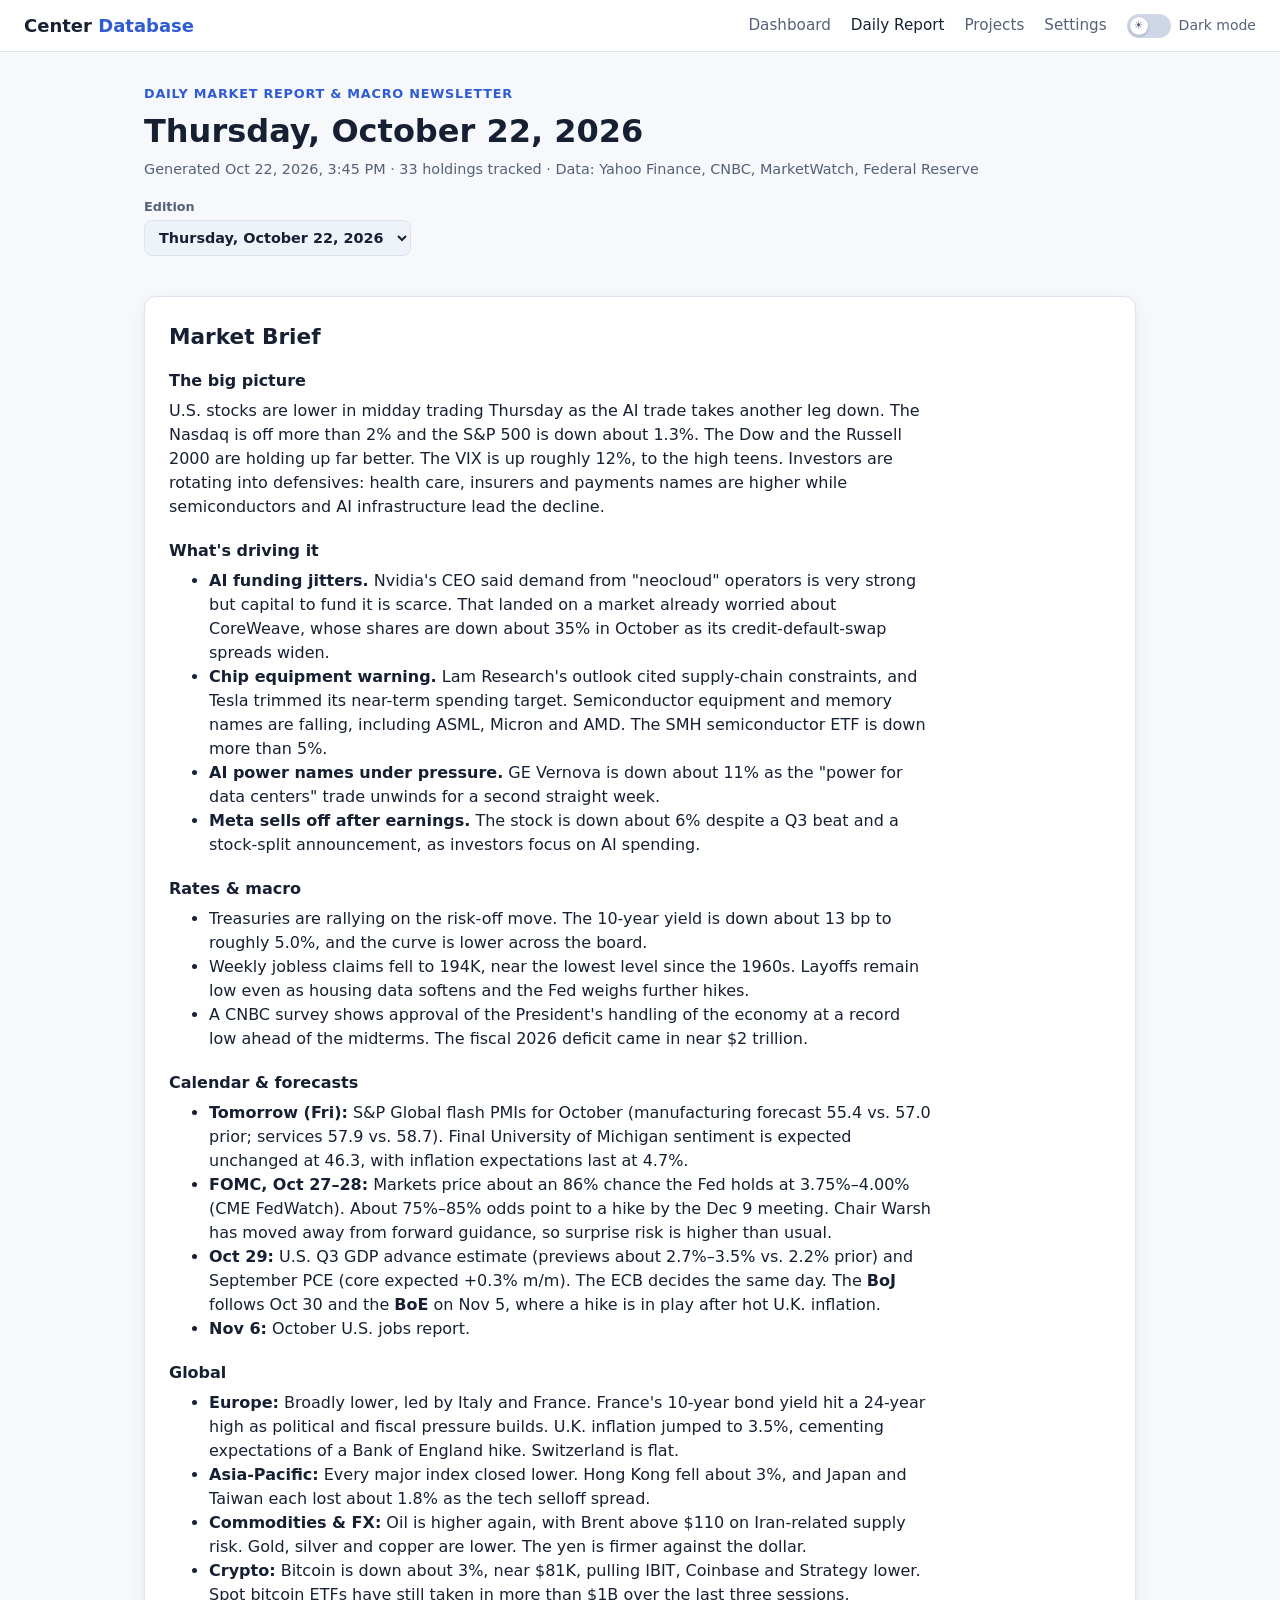
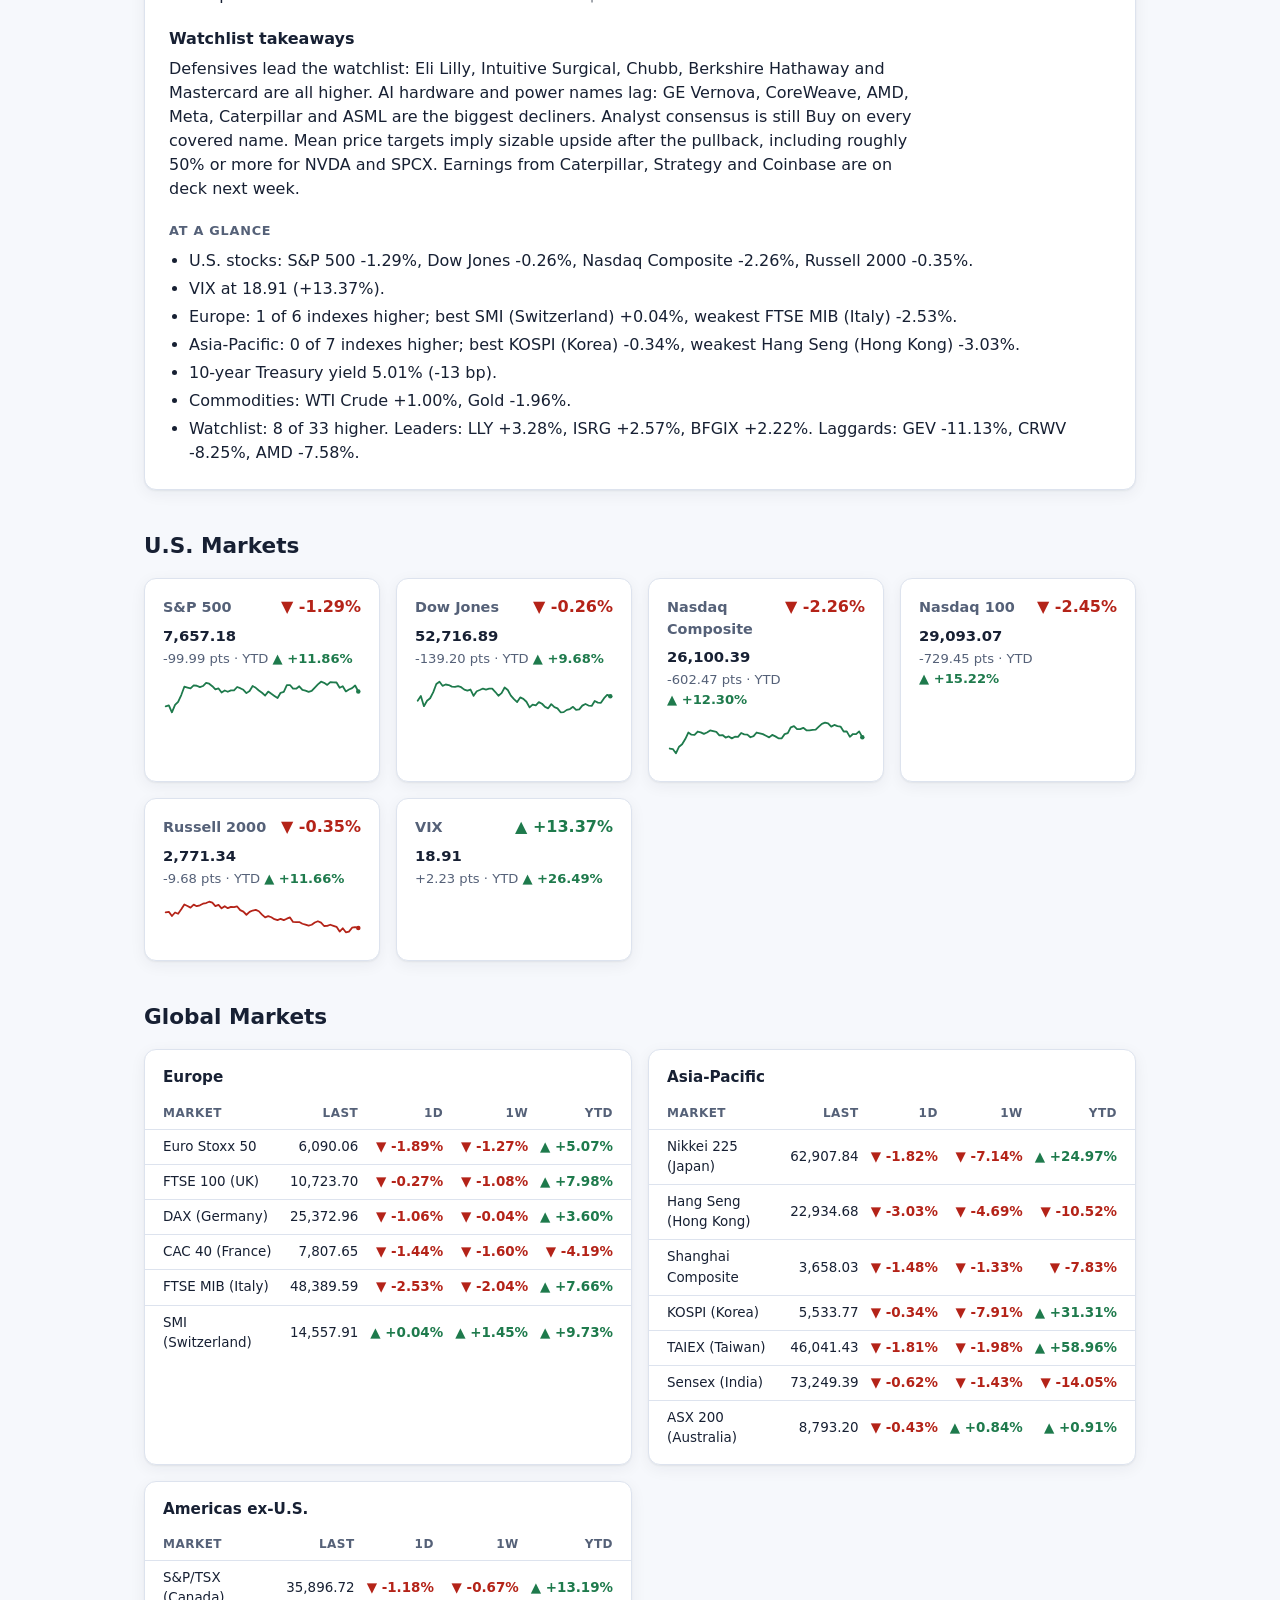
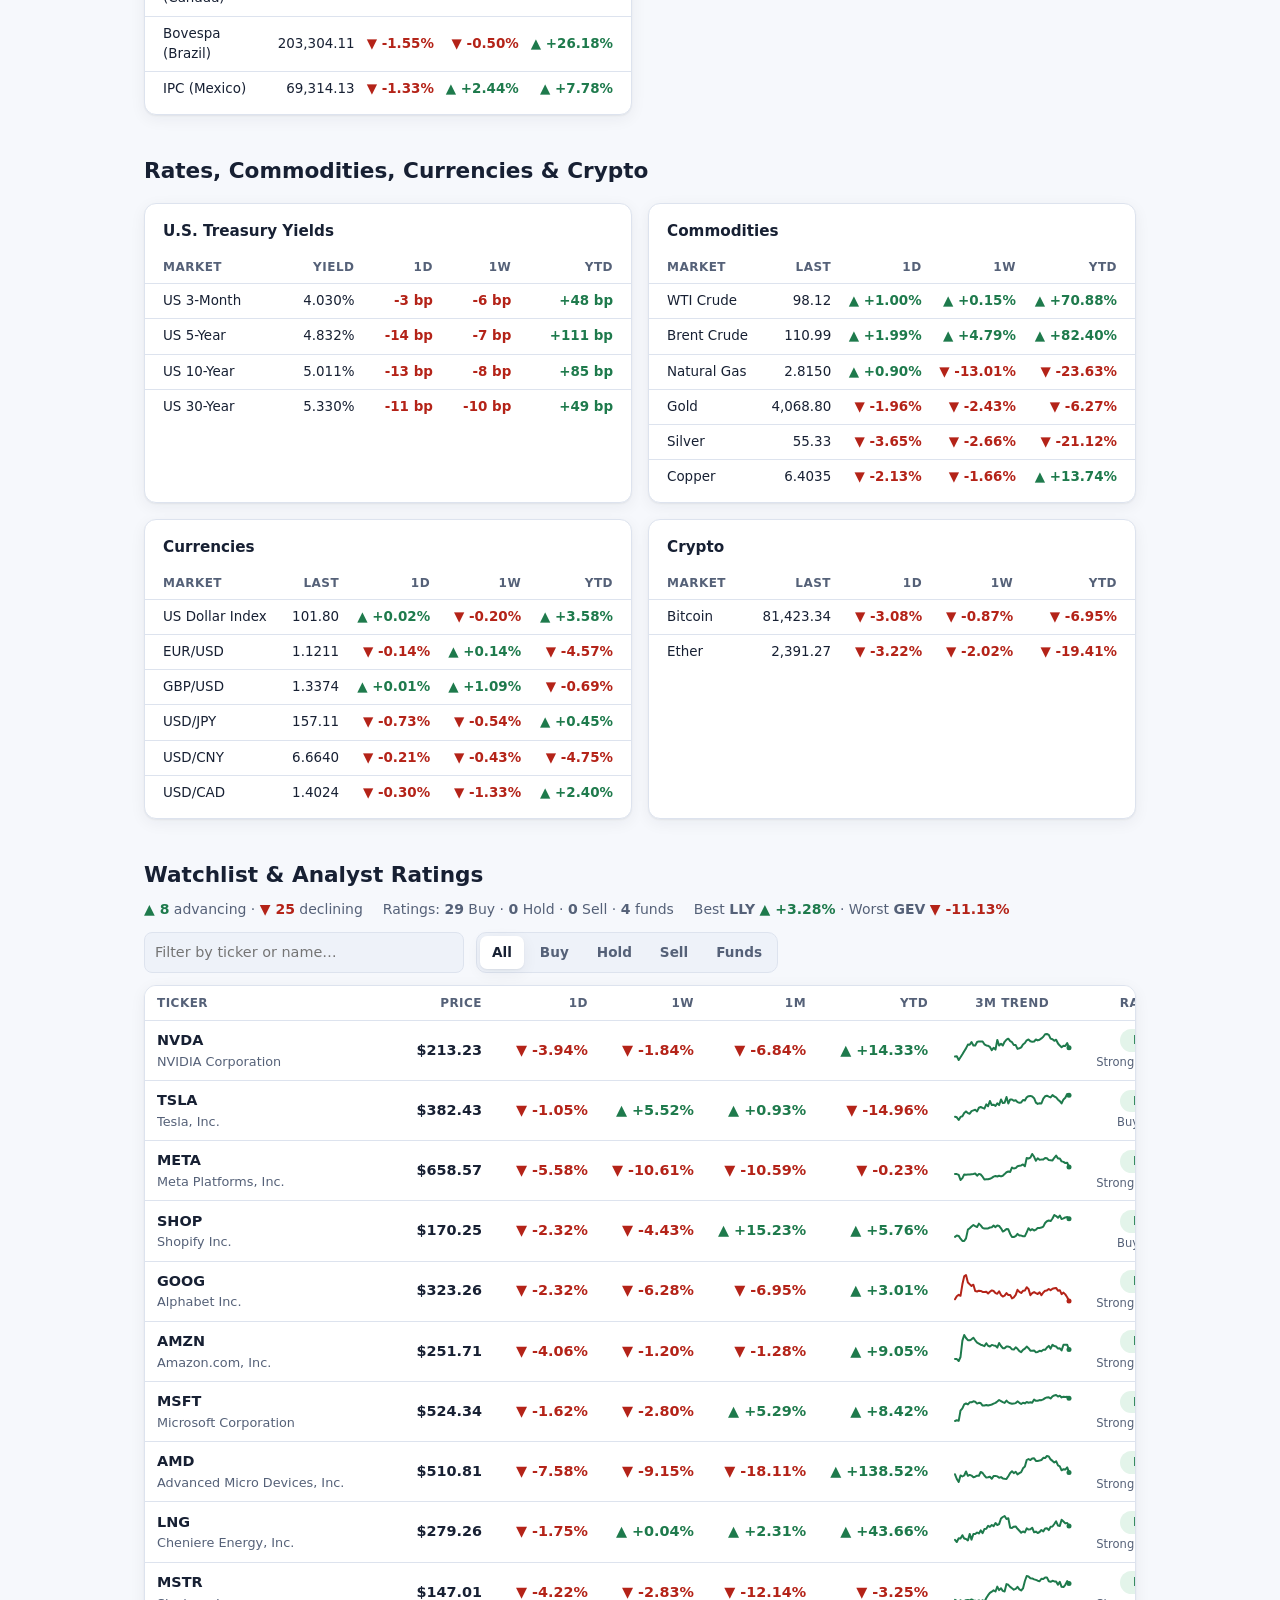
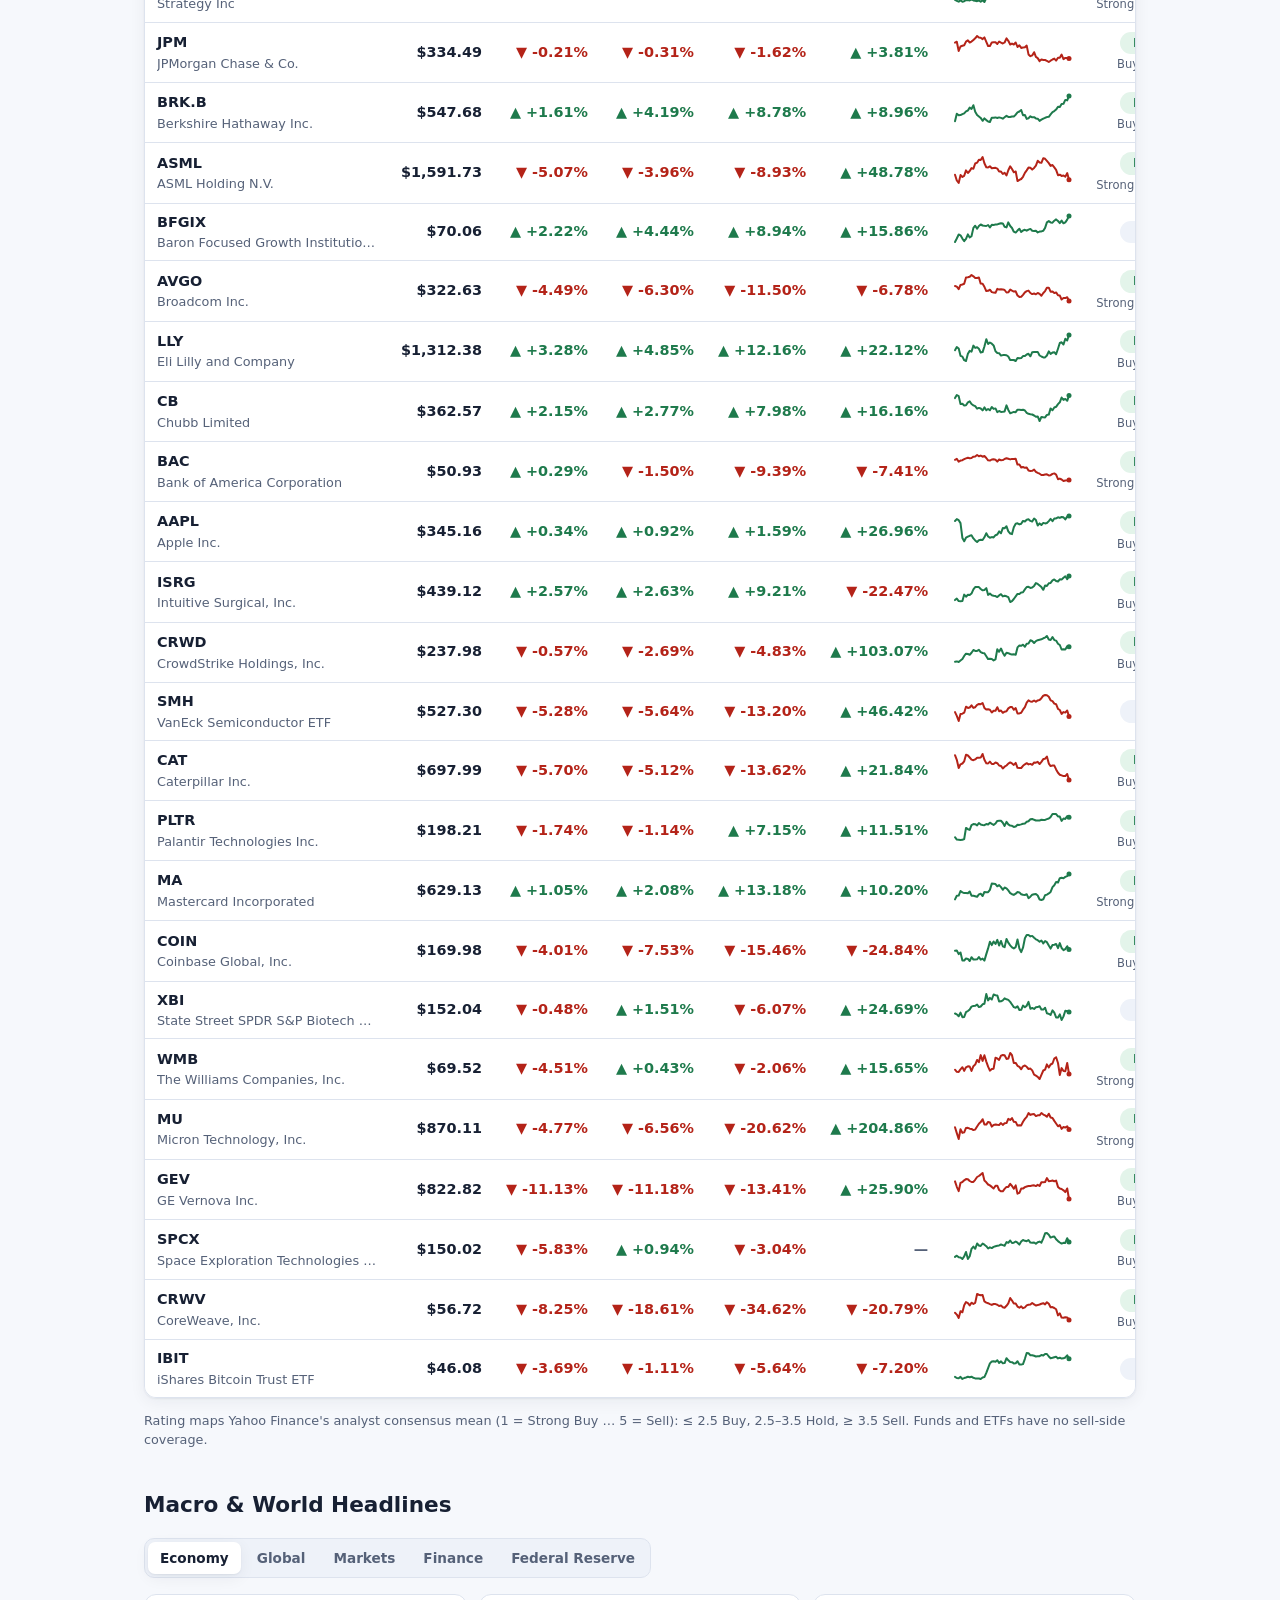
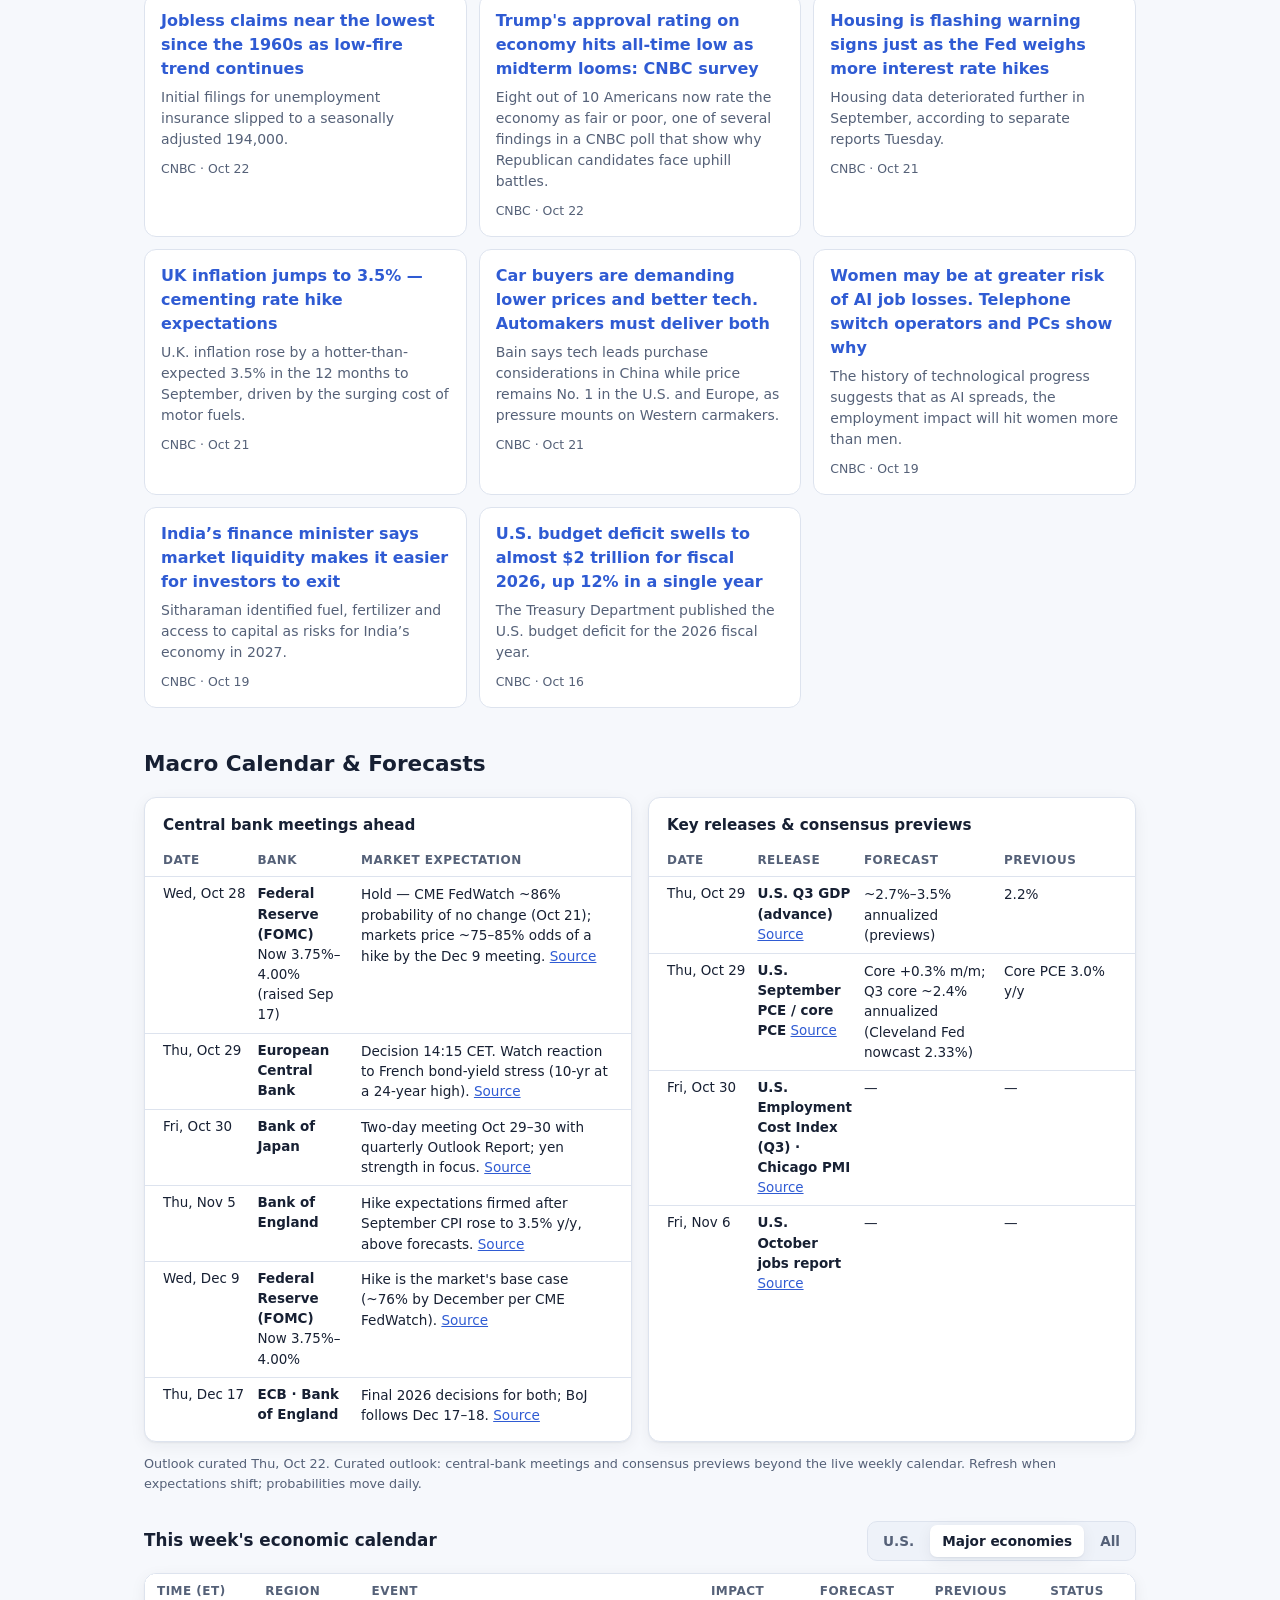
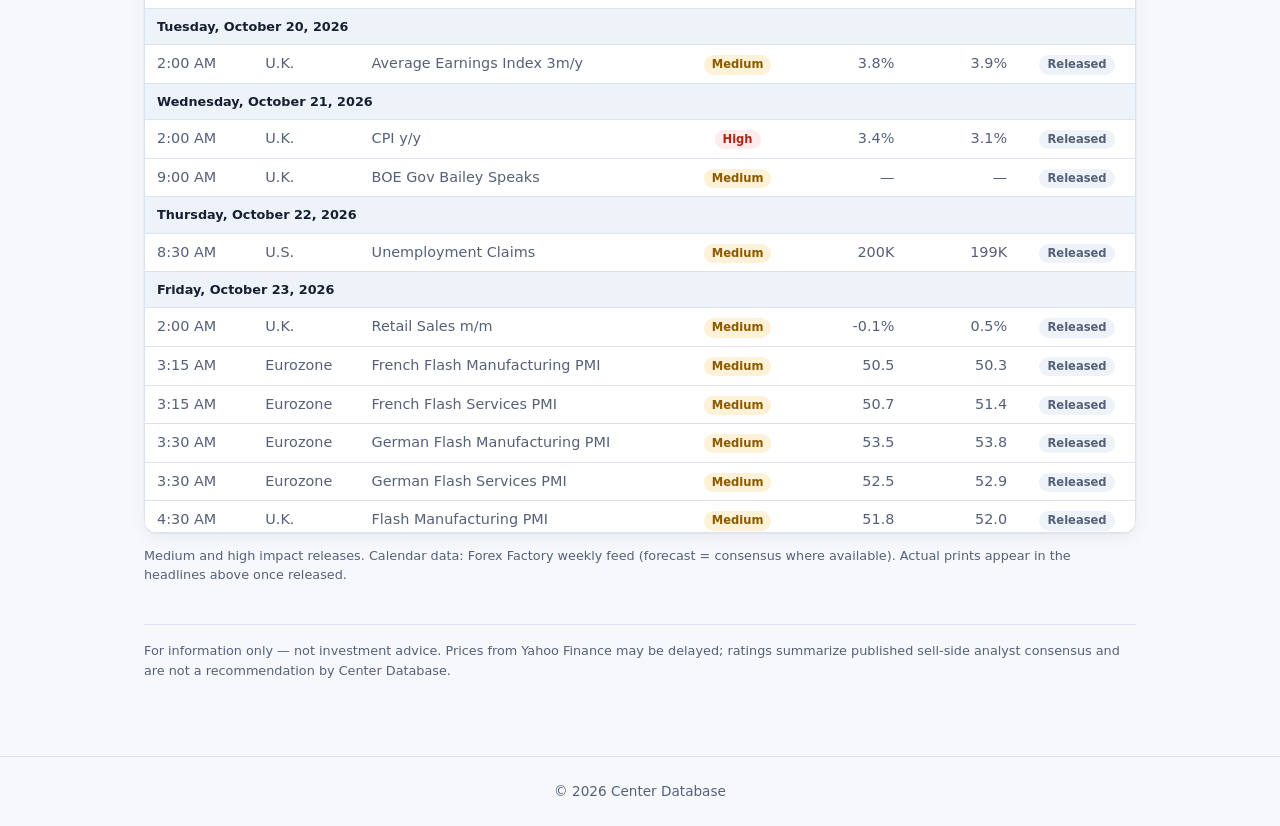
==== report.html @ 25b07bf4 "Center Database with daily market report Co-Authored-By: Claude Opus 5.5 <noreply@anthropic.com>" ====
<!doctype html>
<html lang="en">
<head>
  <meta charset="utf-8">
  <meta name="viewport" content="width=device-width, initial-scale=1">
  <title>Daily Market Report · Center Database</title>
  <script>
    // Apply the saved or system theme before the page paints, to avoid a flash of light mode.
    (function () {
      var saved = null;
      try { saved = localStorage.getItem("theme"); } catch (e) {}
      var prefersDark = window.matchMedia("(prefers-color-scheme: dark)").matches;
      document.documentElement.dataset.theme = saved || (prefersDark ? "dark" : "light");
    })();
  </script>
  <link rel="stylesheet" href="styles.css">
</head>
<body>
  <header class="site-header">
    <a class="brand" href="index.html">Center <span>Database</span></a>
    <nav class="nav">
      <a href="index.html">Dashboard</a>
      <a href="report.html" aria-current="page">Daily Report</a>
      <a href="#">Projects</a>
      <a href="#">Settings</a>
      <button class="theme-toggle" type="button" role="switch" aria-checked="false" aria-label="Dark mode">
        <span class="track"><span class="thumb" aria-hidden="true">☀️</span></span>
        <span class="label">Dark mode</span>
      </button>
    </nav>
  </header>

  <main class="report">
    <section class="report-head">
      <div>
        <p class="eyebrow">Daily Market Report &amp; Macro Newsletter</p>
        <h1 id="report-date">Loading…</h1>
        <p class="muted" id="report-meta"></p>
      </div>
      <label class="archive">
        <span>Edition</span>
        <select id="archive-select" aria-label="Choose report date"></select>
      </label>
    </section>

    <p class="notice" id="load-error" hidden>
      No report found yet. Run <code>python3 scripts/generate_report.py</code> from the
      <code>center database</code> folder, then reload this page.
    </p>

    <div id="report-body" hidden>
      <section class="panel" id="brief">
        <h2>Market Brief</h2>
        <div class="commentary" id="commentary"></div>
        <h3 class="subhead">At a glance</h3>
        <ul class="highlights" id="highlights"></ul>
      </section>

      <section id="us-markets">
        <h2>U.S. Markets</h2>
        <div class="index-grid" id="us-grid"></div>
      </section>

      <section id="global-markets">
        <h2>Global Markets</h2>
        <div class="table-grid" id="global-grid"></div>
      </section>

      <section id="cross-asset">
        <h2>Rates, Commodities, Currencies &amp; Crypto</h2>
        <div class="table-grid" id="cross-grid"></div>
      </section>

      <section id="watchlist">
        <div class="section-head">
          <h2>Watchlist &amp; Analyst Ratings</h2>
          <div class="watch-summary" id="watch-summary"></div>
        </div>
        <div class="toolbar">
          <input id="watch-filter" type="search" placeholder="Filter by ticker or name…" aria-label="Filter watchlist">
          <div class="segmented" role="group" aria-label="Filter by rating" id="rating-filter">
            <button type="button" data-rating="" aria-pressed="true">All</button>
            <button type="button" data-rating="Buy" aria-pressed="false">Buy</button>
            <button type="button" data-rating="Hold" aria-pressed="false">Hold</button>
            <button type="button" data-rating="Sell" aria-pressed="false">Sell</button>
            <button type="button" data-rating="none" aria-pressed="false">Funds</button>
          </div>
        </div>
        <div class="table-wrap">
          <table class="data-table watch-table">
            <thead>
              <tr>
                <th data-sort="symbol" class="left">Ticker</th>
                <th data-sort="price">Price</th>
                <th data-sort="changePct">1D</th>
                <th data-sort="change1w">1W</th>
                <th data-sort="change1m">1M</th>
                <th data-sort="changeYtd">YTD</th>
                <th class="center">3M trend</th>
                <th data-sort="rating" class="center">Rating</th>
                <th data-sort="upsidePct">Target / upside</th>
              </tr>
            </thead>
            <tbody id="watch-body"></tbody>
          </table>
        </div>
        <p class="footnote" id="rating-method"></p>
      </section>

      <section id="news">
        <h2>Macro &amp; World Headlines</h2>
        <div class="segmented tabs" role="tablist" id="news-tabs"></div>
        <ul class="news-list" id="news-list"></ul>
      </section>

      <section id="calendar">
        <h2>Macro Calendar &amp; Forecasts</h2>
        <div class="table-grid outlook-grid">
          <article class="card table-card">
            <h3>Central bank meetings ahead</h3>
            <div class="table-wrap">
              <table class="data-table compact">
                <thead><tr><th class="left">Date</th><th class="left">Bank</th><th class="left">Market expectation</th></tr></thead>
                <tbody id="cb-body"></tbody>
              </table>
            </div>
          </article>
          <article class="card table-card">
            <h3>Key releases &amp; consensus previews</h3>
            <div class="table-wrap">
              <table class="data-table compact">
                <thead><tr><th class="left">Date</th><th class="left">Release</th><th class="left">Forecast</th><th class="left">Previous</th></tr></thead>
                <tbody id="release-body"></tbody>
              </table>
            </div>
          </article>
        </div>
        <p class="footnote" id="outlook-note"></p>

        <div class="section-head calendar-head">
          <h3>This week's economic calendar</h3>
          <div class="segmented" role="group" aria-label="Filter calendar by region" id="cal-filter">
            <button type="button" data-region="us" aria-pressed="false">U.S.</button>
            <button type="button" data-region="major" aria-pressed="true">Major economies</button>
            <button type="button" data-region="all" aria-pressed="false">All</button>
          </div>
        </div>
        <div class="table-wrap calendar-wrap">
          <table class="data-table cal-table">
            <thead><tr>
              <th class="left">Time (ET)</th><th class="left">Region</th><th class="left">Event</th>
              <th class="center">Impact</th><th>Forecast</th><th>Previous</th><th class="center">Status</th>
            </tr></thead>
            <tbody id="cal-body"></tbody>
          </table>
        </div>
        <p class="footnote">Medium and high impact releases. Calendar data: Forex Factory weekly feed (forecast = consensus where available). Actual prints appear in the headlines above once released.</p>
      </section>

      <p class="disclaimer">
        For information only — not investment advice. Prices from Yahoo Finance may be delayed;
        ratings summarize published sell-side analyst consensus and are not a recommendation by Center Database.
      </p>
    </div>
  </main>

  <footer>© 2026 Center Database</footer>

  <script src="app.js"></script>
  <script src="report.js"></script>
</body>
</html>
---- styles.css ----
/*
 * Theme tokens.
 * Light is the base theme. Dark keeps the same blue hue but drops the
 * lightness of the backgrounds and raises it for text and accents.
 * That keeps every text/background pair at WCAG AA (4.5:1) or better.
 */
:root {
  color-scheme: light;

  --bg: #f6f8fc;
  --surface: #ffffff;
  --surface-2: #eef2f9;
  --border: #dde3ee;
  --text: #172033;
  --text-muted: #556178;
  --primary: #2f5bd3;
  --primary-hover: #2449b0;
  --on-primary: #ffffff;
  --success: #1e7a4c;
  --success-bg: #e3f4ea;
  --warning: #8a5a00;
  --warning-bg: #fdf1d8;
  --danger: #b42318;
  --danger-bg: #fdeceb;
  --neutral-mark: #9aa5b8;
  --shadow: 0 1px 2px rgb(23 32 51 / 0.06), 0 4px 16px rgb(23 32 51 / 0.06);

  --toggle-track: #cfd7e6;
  --toggle-thumb: #ffffff;
}

:root[data-theme="dark"] {
  color-scheme: dark;

  --bg: #0e1422;
  --surface: #161e30;
  --surface-2: #1e2840;
  --border: #2b3753;
  --text: #e6ebf5;
  --text-muted: #a2adc4;
  --primary: #7d9cff;
  --primary-hover: #9ab3ff;
  --on-primary: #0e1422;
  --success: #6fd3a0;
  --success-bg: #163428;
  --warning: #f2c46b;
  --warning-bg: #3a2d12;
  --danger: #ff8f84;
  --danger-bg: #3d1a1a;
  --neutral-mark: #5d6a85;
  --shadow: 0 1px 2px rgb(0 0 0 / 0.4), 0 4px 16px rgb(0 0 0 / 0.3);

  --toggle-track: #7d9cff;
  --toggle-thumb: #0e1422;
}

* {
  box-sizing: border-box;
}

body {
  margin: 0;
  font-family: system-ui, -apple-system, "Segoe UI", Roboto, sans-serif;
  line-height: 1.5;
  background: var(--bg);
  color: var(--text);
  transition: background-color 0.2s ease, color 0.2s ease;
}

/* Header */
.site-header {
  position: sticky;
  top: 0;
  z-index: 10;
  display: flex;
  align-items: center;
  justify-content: space-between;
  gap: 16px;
  padding: 12px 24px;
  background: var(--surface);
  border-bottom: 1px solid var(--border);
}

.brand {
  font-weight: 700;
  font-size: 1.125rem;
  color: var(--text);
  text-decoration: none;
}

.brand span {
  color: var(--primary);
}

.nav {
  display: flex;
  align-items: center;
  gap: 20px;
}

.nav a {
  color: var(--text-muted);
  text-decoration: none;
  font-size: 0.95rem;
}

.nav a:hover,
.nav a[aria-current="page"] {
  color: var(--text);
}

/* Theme toggle switch */
.theme-toggle {
  display: inline-flex;
  align-items: center;
  gap: 8px;
  padding: 0;
  border: 0;
  background: none;
  color: var(--text-muted);
  font: inherit;
  font-size: 0.875rem;
  cursor: pointer;
}

.theme-toggle .track {
  position: relative;
  width: 44px;
  height: 24px;
  border-radius: 999px;
  background: var(--toggle-track);
  transition: background-color 0.2s ease;
}

.theme-toggle .thumb {
  position: absolute;
  top: 3px;
  left: 3px;
  width: 18px;
  height: 18px;
  border-radius: 50%;
  background: var(--toggle-thumb);
  box-shadow: 0 1px 3px rgb(0 0 0 / 0.25);
  display: grid;
  place-items: center;
  font-size: 11px;
  line-height: 1;
  transition: transform 0.2s ease;
}

.theme-toggle[aria-checked="true"] .thumb {
  transform: translateX(20px);
}

.theme-toggle:focus-visible .track {
  outline: 2px solid var(--primary);
  outline-offset: 2px;
}

/* Main content */
main {
  max-width: 1040px;
  margin: 0 auto;
  padding: 32px 24px 64px;
}

.hero h1 {
  margin: 0 0 8px;
  font-size: 2rem;
}

.hero p {
  margin: 0 0 24px;
  color: var(--text-muted);
  max-width: 60ch;
}

.btn {
  display: inline-block;
  padding: 10px 18px;
  border-radius: 8px;
  border: 1px solid transparent;
  font: inherit;
  font-weight: 600;
  cursor: pointer;
  text-decoration: none;
}

.btn-primary {
  background: var(--primary);
  color: var(--on-primary);
}

.btn-primary:hover {
  background: var(--primary-hover);
}

.btn-secondary {
  background: var(--surface);
  color: var(--text);
  border-color: var(--border);
  margin-left: 8px;
}

.btn-secondary:hover {
  background: var(--surface-2);
}

.grid {
  display: grid;
  grid-template-columns: repeat(auto-fit, minmax(240px, 1fr));
  gap: 16px;
  margin-top: 32px;
}

.card {
  background: var(--surface);
  border: 1px solid var(--border);
  border-radius: 12px;
  padding: 20px;
  box-shadow: var(--shadow);
}

.card h3 {
  margin: 0 0 4px;
  font-size: 1rem;
}

.card p {
  margin: 0;
  color: var(--text-muted);
  font-size: 0.925rem;
}

.badge {
  display: inline-block;
  margin-bottom: 12px;
  padding: 2px 10px;
  border-radius: 999px;
  font-size: 0.75rem;
  font-weight: 600;
}

.badge-success {
  background: var(--success-bg);
  color: var(--success);
}

.badge-warning {
  background: var(--warning-bg);
  color: var(--warning);
}

.form {
  margin-top: 32px;
}

.form label {
  display: block;
  margin-bottom: 6px;
  font-weight: 600;
  font-size: 0.9rem;
}

.form input {
  width: 100%;
  max-width: 400px;
  padding: 10px 12px;
  border-radius: 8px;
  border: 1px solid var(--border);
  background: var(--surface-2);
  color: var(--text);
  font: inherit;
}

.form input::placeholder {
  color: var(--text-muted);
}

.form input:focus {
  outline: 2px solid var(--primary);
  outline-offset: 1px;
}

footer {
  padding: 24px;
  text-align: center;
  color: var(--text-muted);
  font-size: 0.85rem;
  border-top: 1px solid var(--border);
}

@media (max-width: 600px) {
  .site-header {
    padding: 12px 16px;
  }

  .nav a {
    display: none;
  }

  main {
    padding: 24px 16px 48px;
  }

  .btn-secondary {
    margin-left: 0;
    margin-top: 8px;
  }
}

/* ------------------------------------------------------------------
 * Daily Market Report (report.html)
 * ------------------------------------------------------------------ */
.report section {
  margin-top: 40px;
}

.report h2 {
  margin: 0 0 16px;
  font-size: 1.35rem;
}

.muted {
  color: var(--text-muted);
}

.report-head {
  display: flex;
  flex-wrap: wrap;
  align-items: flex-end;
  justify-content: space-between;
  gap: 16px;
  margin-top: 0 !important;
}

.report-head h1 {
  margin: 0 0 4px;
  font-size: 2rem;
}

.report-head p {
  margin: 0;
  font-size: 0.9rem;
}

.eyebrow {
  margin: 0 0 4px !important;
  color: var(--primary);
  font-size: 0.8rem !important;
  font-weight: 700;
  letter-spacing: 0.06em;
  text-transform: uppercase;
}

.archive {
  display: flex;
  flex-direction: column;
  gap: 4px;
  font-size: 0.8rem;
  font-weight: 600;
  color: var(--text-muted);
}

.archive select,
.toolbar input {
  padding: 8px 10px;
  border-radius: 8px;
  border: 1px solid var(--border);
  background: var(--surface-2);
  color: var(--text);
  font: inherit;
  font-size: 0.9rem;
}

.archive select:focus-visible,
.toolbar input:focus-visible {
  outline: 2px solid var(--primary);
  outline-offset: 1px;
}

.notice {
  margin-top: 24px;
  padding: 16px;
  border-radius: 12px;
  background: var(--warning-bg);
  color: var(--warning);
}

code {
  font-family: ui-monospace, SFMono-Regular, Menlo, monospace;
  font-size: 0.9em;
}

/* Brief */
.panel {
  background: var(--surface);
  border: 1px solid var(--border);
  border-radius: 12px;
  padding: 24px;
  box-shadow: var(--shadow);
}

.commentary {
  max-width: 75ch;
}

.commentary h3 {
  margin: 20px 0 6px;
  font-size: 1rem;
}

.commentary h3:first-child {
  margin-top: 0;
}

.commentary p,
.commentary ul {
  margin: 0 0 12px;
}

.subhead {
  margin: 20px 0 8px;
  font-size: 0.8rem;
  letter-spacing: 0.06em;
  text-transform: uppercase;
  color: var(--text-muted);
}

.commentary[hidden] + .subhead {
  margin-top: 0;
}

.highlights {
  margin: 0;
  padding-left: 20px;
  color: var(--text);
}

.highlights li + li {
  margin-top: 4px;
}

/* Change values: sign + arrow + color, never color alone */
.chg {
  font-variant-numeric: tabular-nums;
  font-weight: 600;
  white-space: nowrap;
}

.chg.up { color: var(--success); }
.chg.down { color: var(--danger); }
.chg.flat { color: var(--text-muted); }

/* U.S. index cards */
.index-grid {
  display: grid;
  grid-template-columns: repeat(auto-fill, minmax(220px, 1fr));
  gap: 16px;
}

.index-card {
  padding: 16px 18px;
}

.index-top {
  display: flex;
  justify-content: space-between;
  align-items: baseline;
  gap: 8px;
}

.index-card h3 {
  margin: 0;
  font-size: 0.9rem;
  color: var(--text-muted);
  font-weight: 600;
}

.index-price {
  margin: 6px 0 2px !important;
  font-size: 1.5rem;
  font-weight: 700;
  color: var(--text) !important;
  font-variant-numeric: tabular-nums;
}

.index-sub {
  font-size: 0.82rem !important;
  margin-bottom: 8px !important;
}

.index-card .spark {
  width: 100%;
  height: 40px;
}

/* Sparklines */
.spark path { stroke: var(--neutral-mark); }
.spark circle { fill: var(--neutral-mark); }
.spark.up path { stroke: var(--success); }
.spark.up circle { fill: var(--success); }
.spark.down path { stroke: var(--danger); }
.spark.down circle { fill: var(--danger); }

/* Tables */
.table-grid {
  display: grid;
  grid-template-columns: repeat(auto-fit, minmax(min(100%, 400px), 1fr));
  gap: 16px;
}

.table-card {
  padding: 16px 0 8px;
}

.table-card h3 {
  margin: 0 0 8px;
  padding: 0 18px;
  font-size: 0.95rem;
}

.table-wrap {
  overflow-x: auto;
  -webkit-overflow-scrolling: touch;
}

.data-table {
  width: 100%;
  border-collapse: collapse;
  font-size: 0.9rem;
  font-variant-numeric: tabular-nums;
}

.data-table th,
.data-table td {
  padding: 8px 12px;
  text-align: right;
  border-bottom: 1px solid var(--border);
  vertical-align: middle;
}

.data-table th {
  font-size: 0.75rem;
  font-weight: 600;
  text-transform: uppercase;
  letter-spacing: 0.04em;
  color: var(--text-muted);
  white-space: nowrap;
}

.data-table .left { text-align: left; }
.data-table .center { text-align: center; }
.data-table tbody tr:last-child td { border-bottom: 0; }

.data-table.compact th,
.data-table.compact td { padding: 7px 6px; }

.data-table.compact { font-size: 0.84rem; }

.data-table.compact th:first-child,
.data-table.compact td:first-child { padding-left: 18px; }
.data-table.compact th:last-child,
.data-table.compact td:last-child { padding-right: 18px; }

/* Watchlist */
.section-head {
  display: flex;
  flex-wrap: wrap;
  align-items: baseline;
  justify-content: space-between;
  gap: 8px 24px;
  margin-bottom: 12px;
}

.section-head h2 {
  margin: 0;
}

.watch-summary {
  display: flex;
  flex-wrap: wrap;
  gap: 4px 20px;
  font-size: 0.875rem;
  color: var(--text-muted);
}

.toolbar {
  display: flex;
  flex-wrap: wrap;
  gap: 12px;
  margin-bottom: 12px;
}

.toolbar input {
  flex: 1 1 220px;
  max-width: 320px;
}

.segmented {
  display: inline-flex;
  flex-wrap: wrap;
  gap: 4px;
  padding: 3px;
  border-radius: 10px;
  background: var(--surface-2);
  border: 1px solid var(--border);
}

.segmented button {
  padding: 6px 12px;
  border: 0;
  border-radius: 7px;
  background: transparent;
  color: var(--text-muted);
  font: inherit;
  font-size: 0.85rem;
  font-weight: 600;
  cursor: pointer;
}

.segmented button[aria-pressed="true"] {
  background: var(--surface);
  color: var(--text);
  box-shadow: var(--shadow);
}

.segmented button:focus-visible {
  outline: 2px solid var(--primary);
  outline-offset: 1px;
}

#watchlist .table-wrap {
  background: var(--surface);
  border: 1px solid var(--border);
  border-radius: 12px;
  box-shadow: var(--shadow);
}

.watch-table {
  min-width: 860px;
}

.watch-table th[data-sort] {
  cursor: pointer;
  user-select: none;
}

.watch-table th[data-sort]:hover,
.watch-table th[data-sort]:focus-visible {
  color: var(--text);
  outline: none;
}

.watch-table th[aria-sort="ascending"]::after { content: " ↑"; }
.watch-table th[aria-sort="descending"]::after { content: " ↓"; }

.stock-row {
  cursor: pointer;
}

.stock-row:hover,
.stock-row.open {
  background: var(--surface-2);
}

.stock-row:focus-visible {
  outline: 2px solid var(--primary);
  outline-offset: -2px;
}

.ticker {
  display: block;
  font-weight: 700;
}

.data-table .name {
  display: block;
  max-width: 220px;
  overflow: hidden;
  text-overflow: ellipsis;
  white-space: nowrap;
  font-size: 0.8rem;
  color: var(--text-muted);
}

.data-table.compact .name {
  max-width: none;
  white-space: normal;
  font-size: inherit;
  color: var(--text);
}

.price {
  font-weight: 600;
}

.rating {
  display: inline-block;
  min-width: 52px;
  padding: 2px 10px;
  border-radius: 999px;
  font-size: 0.78rem;
  font-weight: 700;
  text-align: center;
}

.rating-buy { background: var(--success-bg); color: var(--success); }
.rating-hold { background: var(--warning-bg); color: var(--warning); }
.rating-sell { background: var(--danger-bg); color: var(--danger); }
.rating-none { background: var(--surface-2); color: var(--text-muted); }

.rating-sub {
  display: block;
  margin-top: 2px;
  font-size: 0.72rem;
  color: var(--text-muted);
  white-space: nowrap;
}

.detail-row > td {
  text-align: left;
  background: var(--surface-2);
  padding: 4px 16px 20px;
}

.detail-grid {
  display: grid;
  grid-template-columns: repeat(auto-fit, minmax(300px, 1fr));
  gap: 24px;
  max-width: 980px;
}

.detail-grid h4 {
  margin: 12px 0 4px;
  font-size: 0.8rem;
  text-transform: uppercase;
  letter-spacing: 0.05em;
  color: var(--text-muted);
}

.detail-grid p {
  margin: 0 0 8px;
}

.range52 {
  display: flex;
  align-items: center;
  gap: 10px;
  font-size: 0.8rem;
  color: var(--text-muted);
}

.range-track {
  position: relative;
  flex: 1;
  height: 4px;
  border-radius: 2px;
  background: var(--border);
}

.range-dot {
  position: absolute;
  top: 50%;
  width: 12px;
  height: 12px;
  border-radius: 50%;
  background: var(--primary);
  border: 2px solid var(--surface-2);
  transform: translate(-50%, -50%);
}

.breakdown .bar {
  display: flex;
  gap: 2px;
  height: 10px;
  margin: 8px 0 6px;
  max-width: 360px;
}

.breakdown .seg:first-child { border-radius: 4px 0 0 4px; }
.breakdown .seg:last-child { border-radius: 0 4px 4px 0; }
.breakdown .seg:only-child { border-radius: 4px; }

.seg-strongBuy { background: #1e7a4c; }
.seg-buy { background: #6cc191; }
.seg-hold { background: #a7b0bf; }
.seg-sell { background: #ec8b80; }
.seg-strongSell { background: #b42318; }

.legend {
  display: flex;
  flex-wrap: wrap;
  gap: 4px 12px;
  margin-bottom: 8px;
  font-size: 0.78rem;
  color: var(--text-muted);
}

.legend-item {
  display: inline-flex;
  align-items: center;
  gap: 5px;
}

.legend strong {
  color: var(--text);
}

.swatch {
  width: 10px;
  height: 10px;
  border-radius: 3px;
}

.mini-news {
  margin: 0;
  padding-left: 18px;
}

.mini-news li + li {
  margin-top: 6px;
}

.report a:not(.btn) {
  color: var(--primary);
}

.empty {
  text-align: center !important;
  color: var(--text-muted);
  padding: 24px !important;
}

.footnote,
.disclaimer {
  font-size: 0.8rem;
  color: var(--text-muted);
}

.disclaimer {
  margin-top: 40px;
  padding-top: 16px;
  border-top: 1px solid var(--border);
}

/* Headlines */
.tabs {
  margin-bottom: 16px;
}

.news-list {
  list-style: none;
  margin: 0;
  padding: 0;
  display: grid;
  grid-template-columns: repeat(auto-fit, minmax(300px, 1fr));
  gap: 12px;
}

.news-list li {
  background: var(--surface);
  border: 1px solid var(--border);
  border-radius: 12px;
  padding: 14px 16px;
}

.news-list a {
  font-weight: 600;
  text-decoration: none;
}

.news-list a:hover {
  text-decoration: underline;
}

.news-list p {
  margin: 6px 0;
  font-size: 0.875rem;
  color: var(--text-muted);
}

.news-list .muted {
  font-size: 0.78rem;
}

@media (max-width: 600px) {
  .report-head h1 {
    font-size: 1.5rem;
  }

  .panel {
    padding: 18px 16px;
  }

  .table-grid {
    grid-template-columns: minmax(0, 1fr);
  }

  .toolbar input {
    max-width: none;
  }
}

/* Macro calendar */
.outlook-grid {
  grid-template-columns: repeat(auto-fit, minmax(380px, 1fr));
}

.outlook-grid .data-table td {
  vertical-align: top;
}

.nowrap { white-space: nowrap; }

.data-table .wrap {
  min-width: 140px;
  font-size: 0.85rem;
}

.calendar-head {
  margin-top: 28px;
}

.calendar-head h3 {
  margin: 0;
  font-size: 1.05rem;
}

.calendar-wrap {
  background: var(--surface);
  border: 1px solid var(--border);
  border-radius: 12px;
  box-shadow: var(--shadow);
  max-height: 560px;
  overflow-y: auto;
}

.cal-table {
  min-width: 720px;
}

.cal-table thead th {
  position: sticky;
  top: 0;
  z-index: 1;
  background: var(--surface);
}

.day-row td {
  text-align: left !important;
  background: var(--surface-2);
  font-weight: 700;
  font-size: 0.8rem;
}

.cal-table tr.released td:not(:last-child) {
  color: var(--text-muted);
}

.impact,
.status {
  display: inline-block;
  padding: 1px 8px;
  border-radius: 999px;
  font-size: 0.72rem;
  font-weight: 700;
}

.impact-high { background: var(--danger-bg); color: var(--danger); }
.impact-medium { background: var(--warning-bg); color: var(--warning); }
.status-done { background: var(--surface-2); color: var(--text-muted); }
.status-next { background: var(--success-bg); color: var(--success); }

@media (max-width: 600px) {
  .outlook-grid {
    grid-template-columns: minmax(0, 1fr);
  }
}
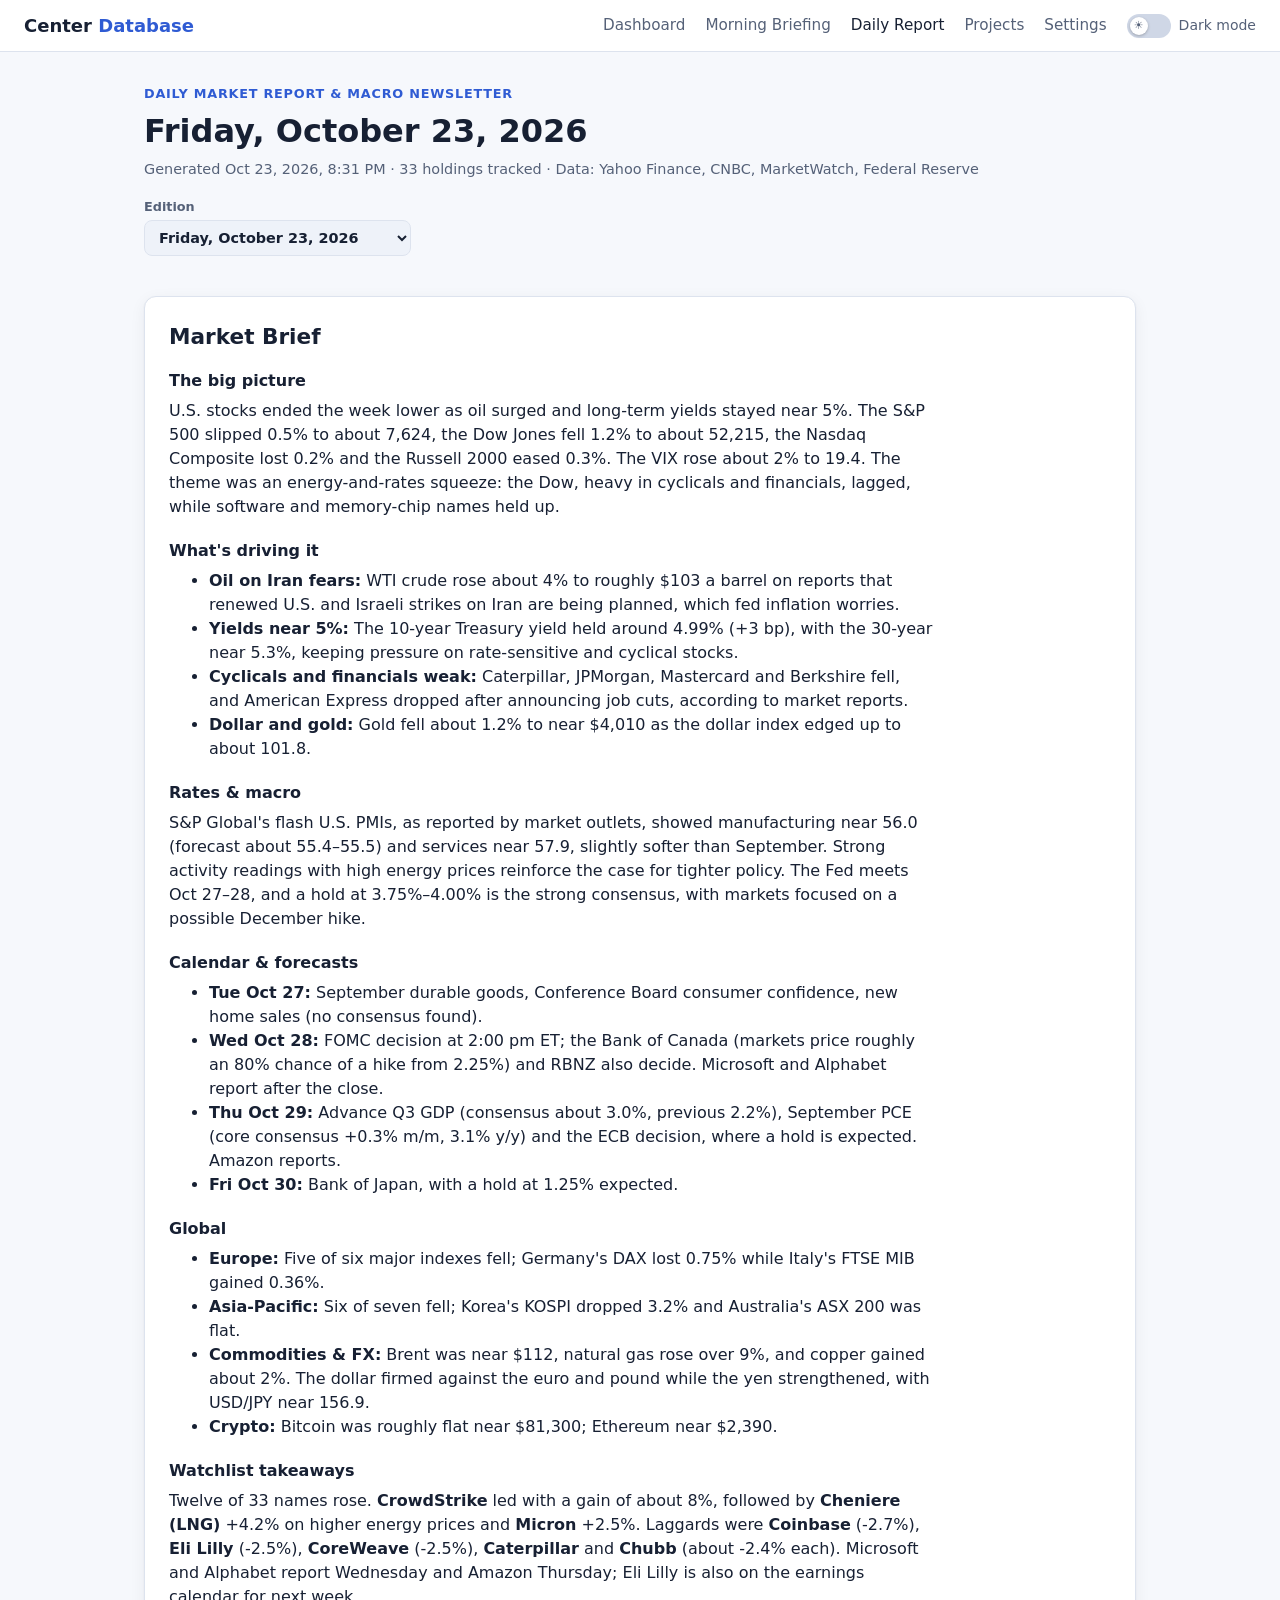
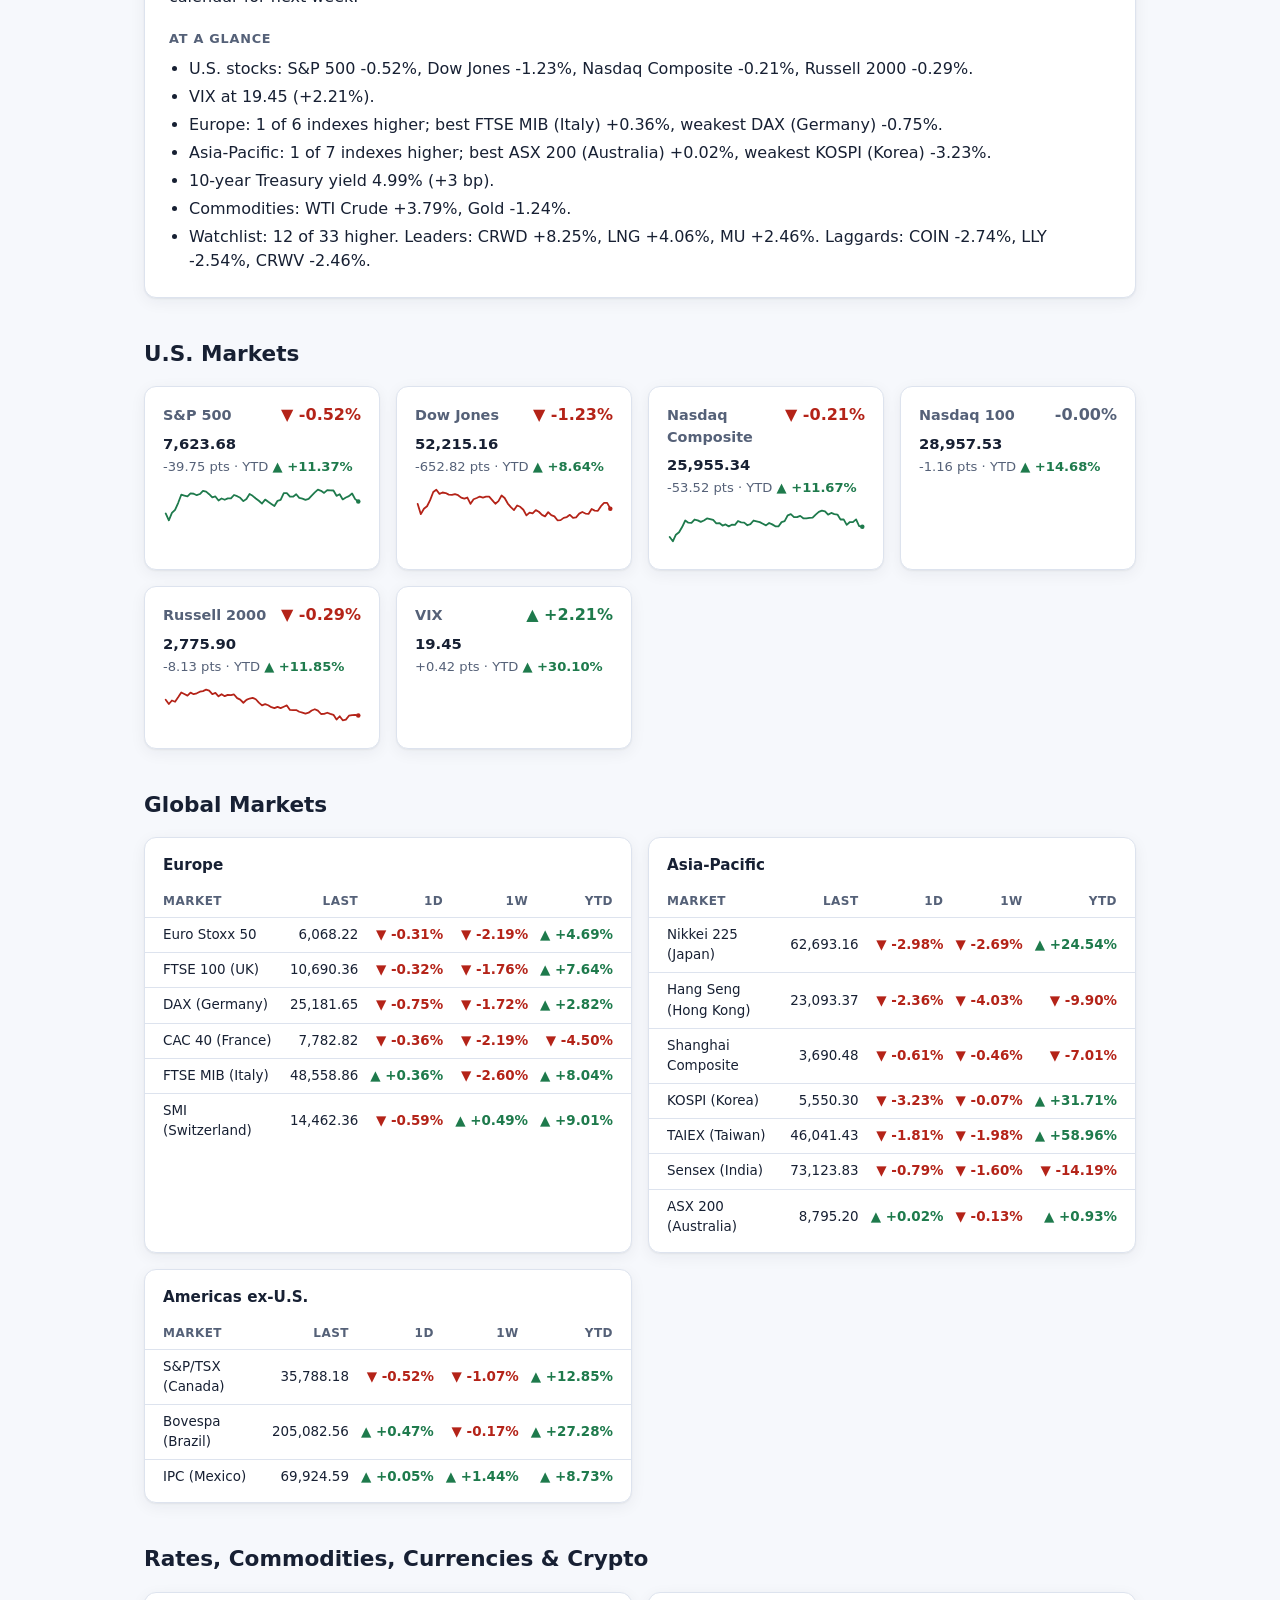
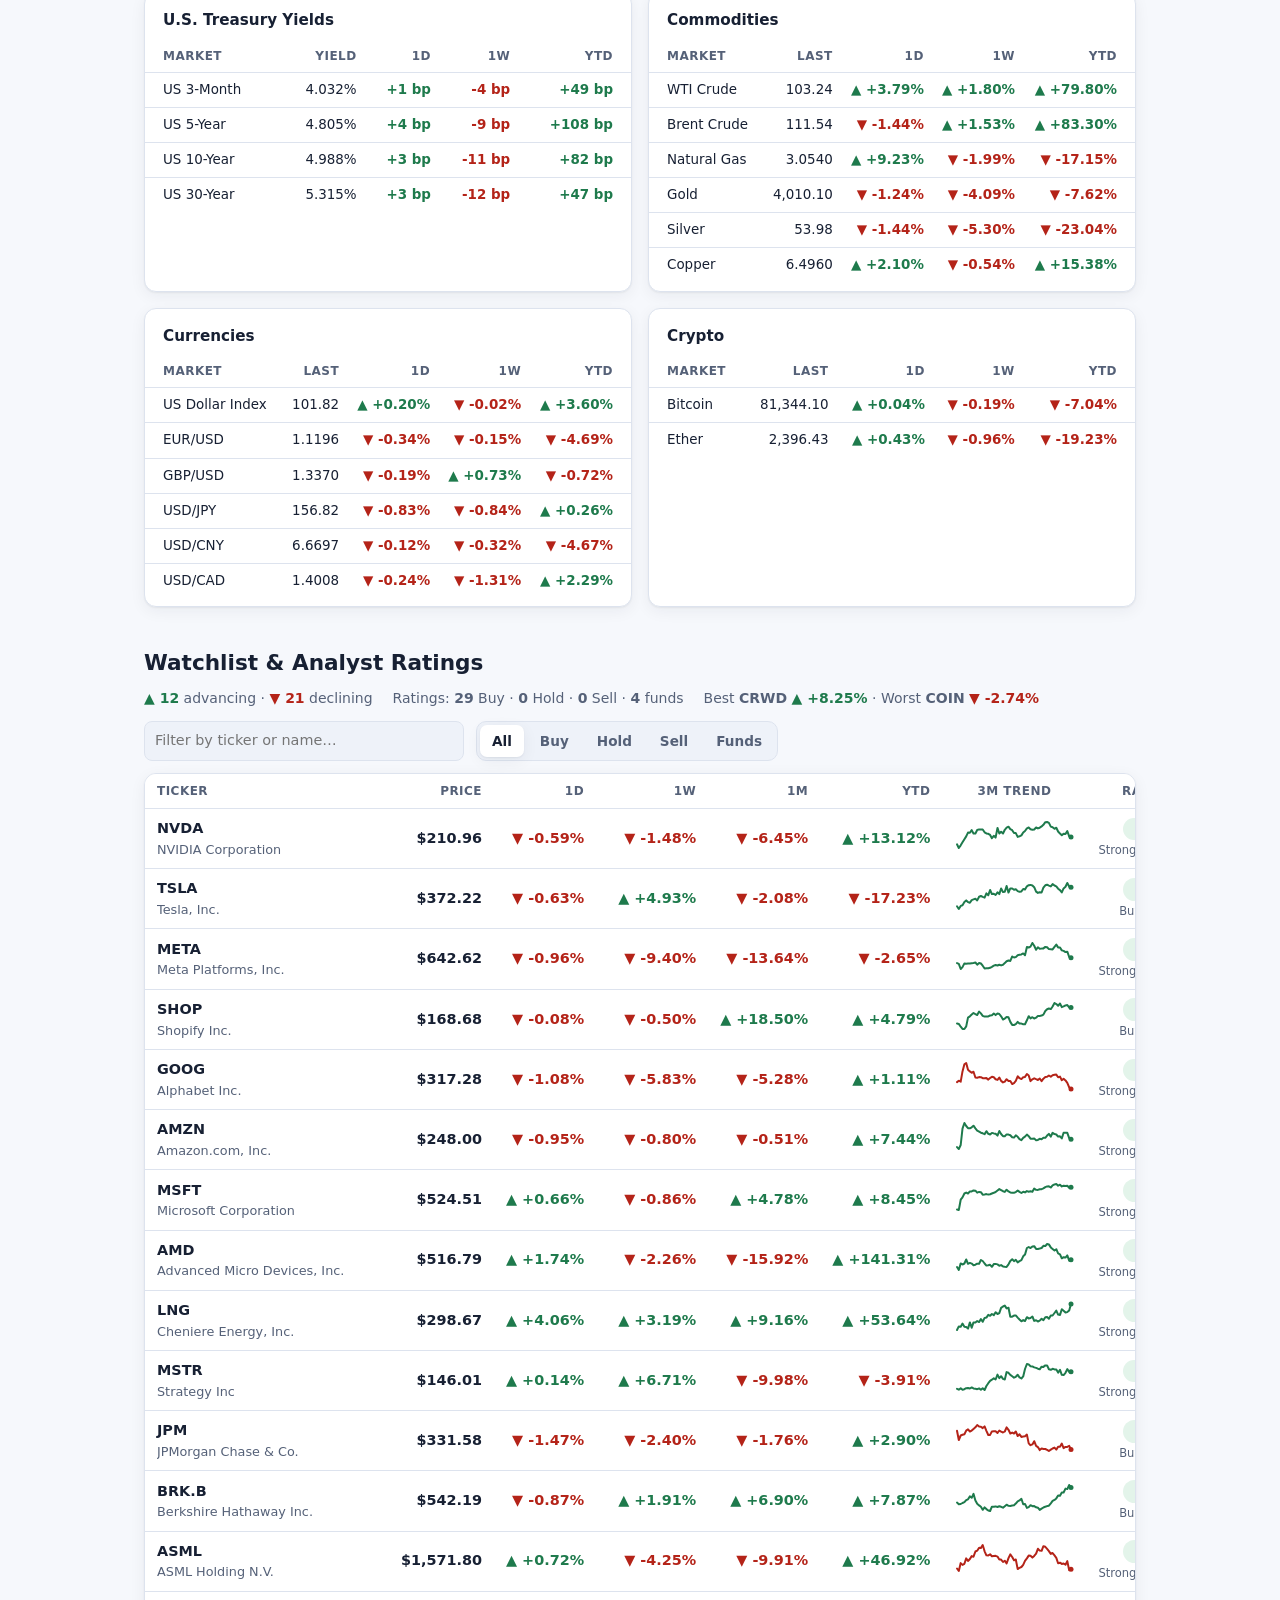
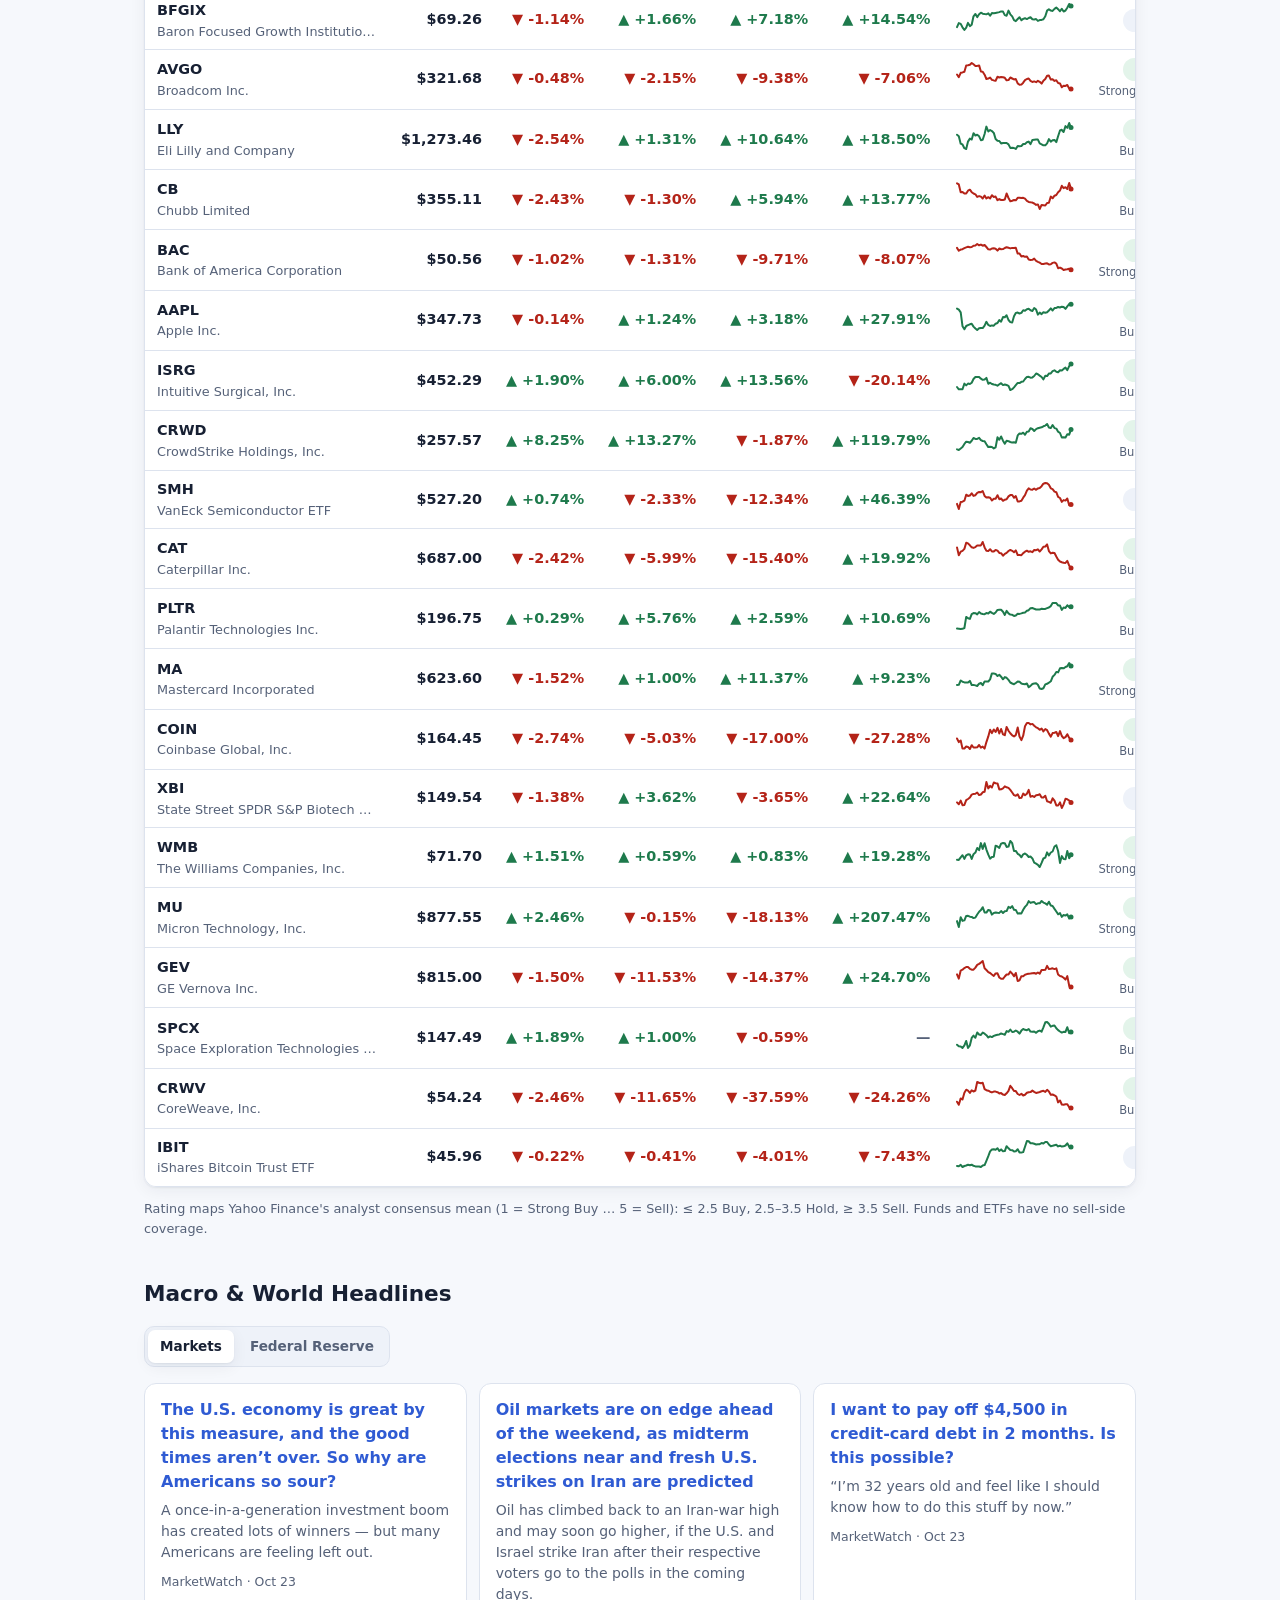
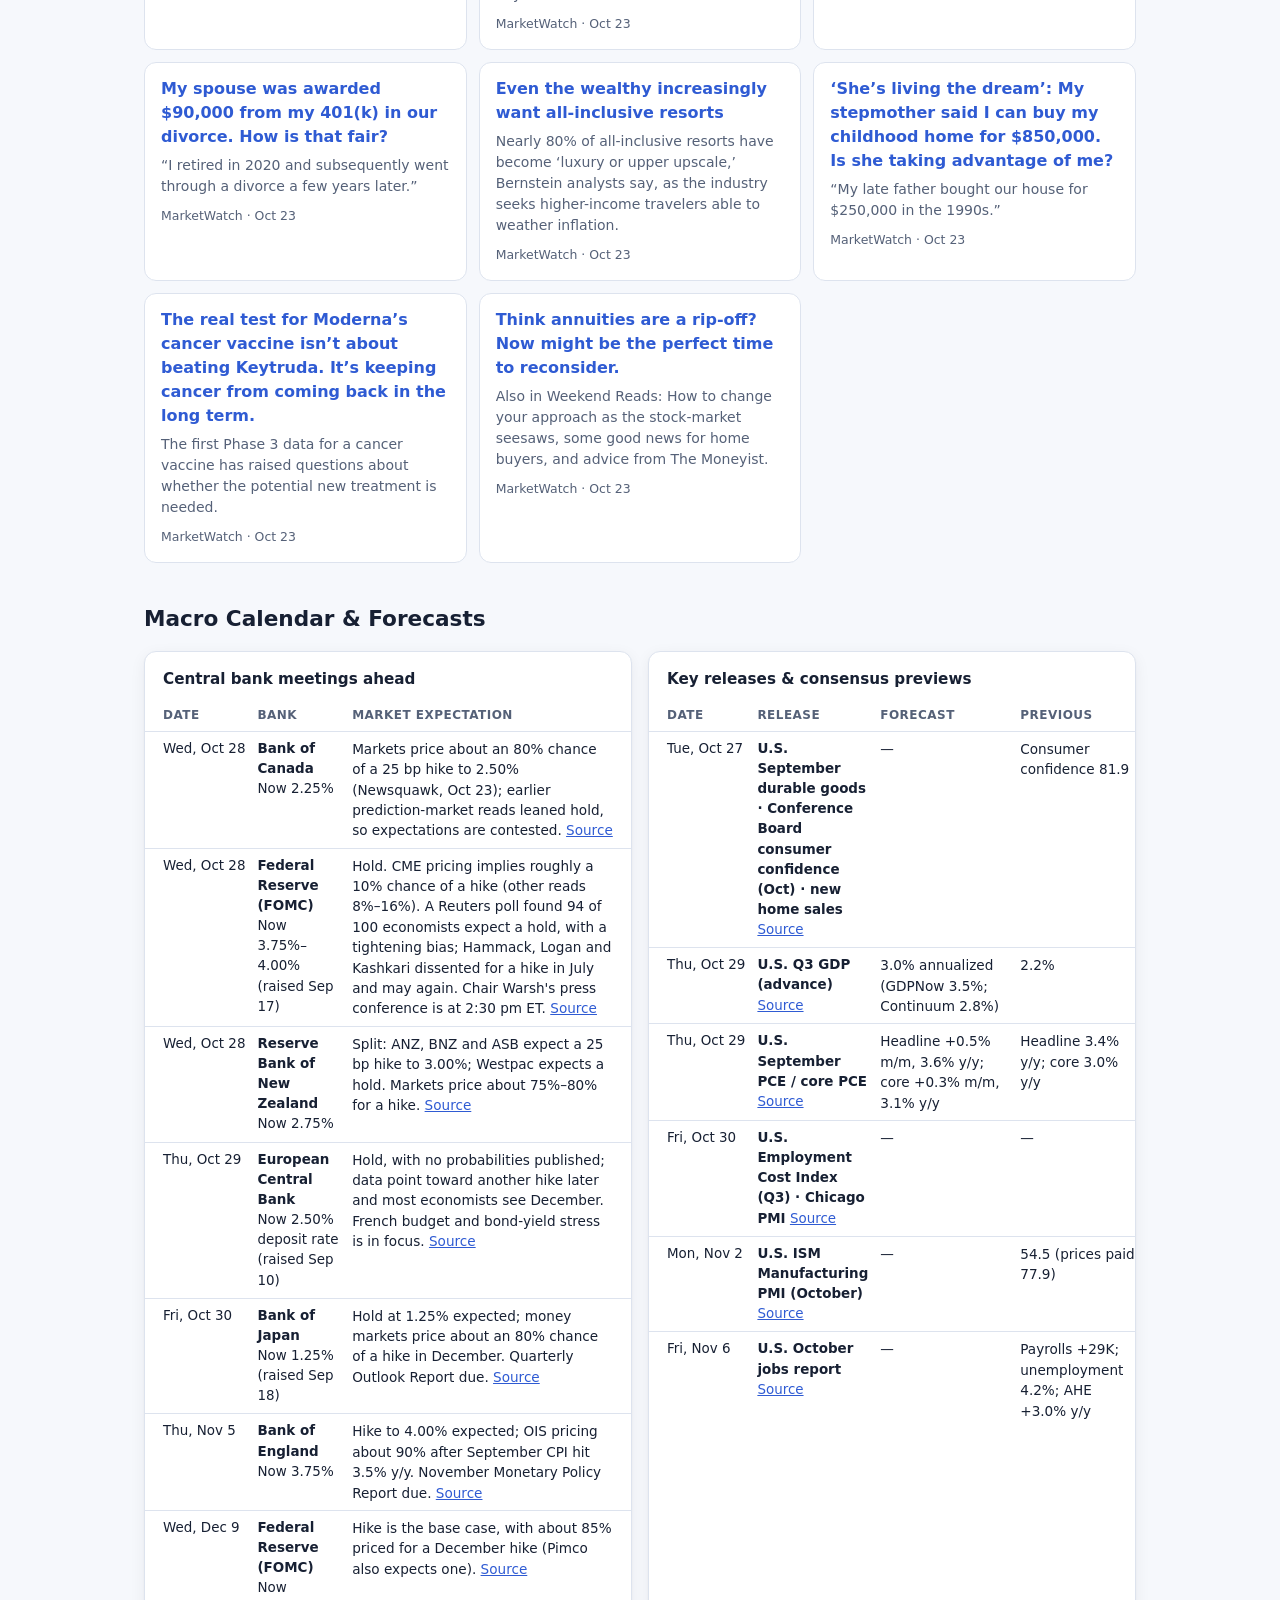
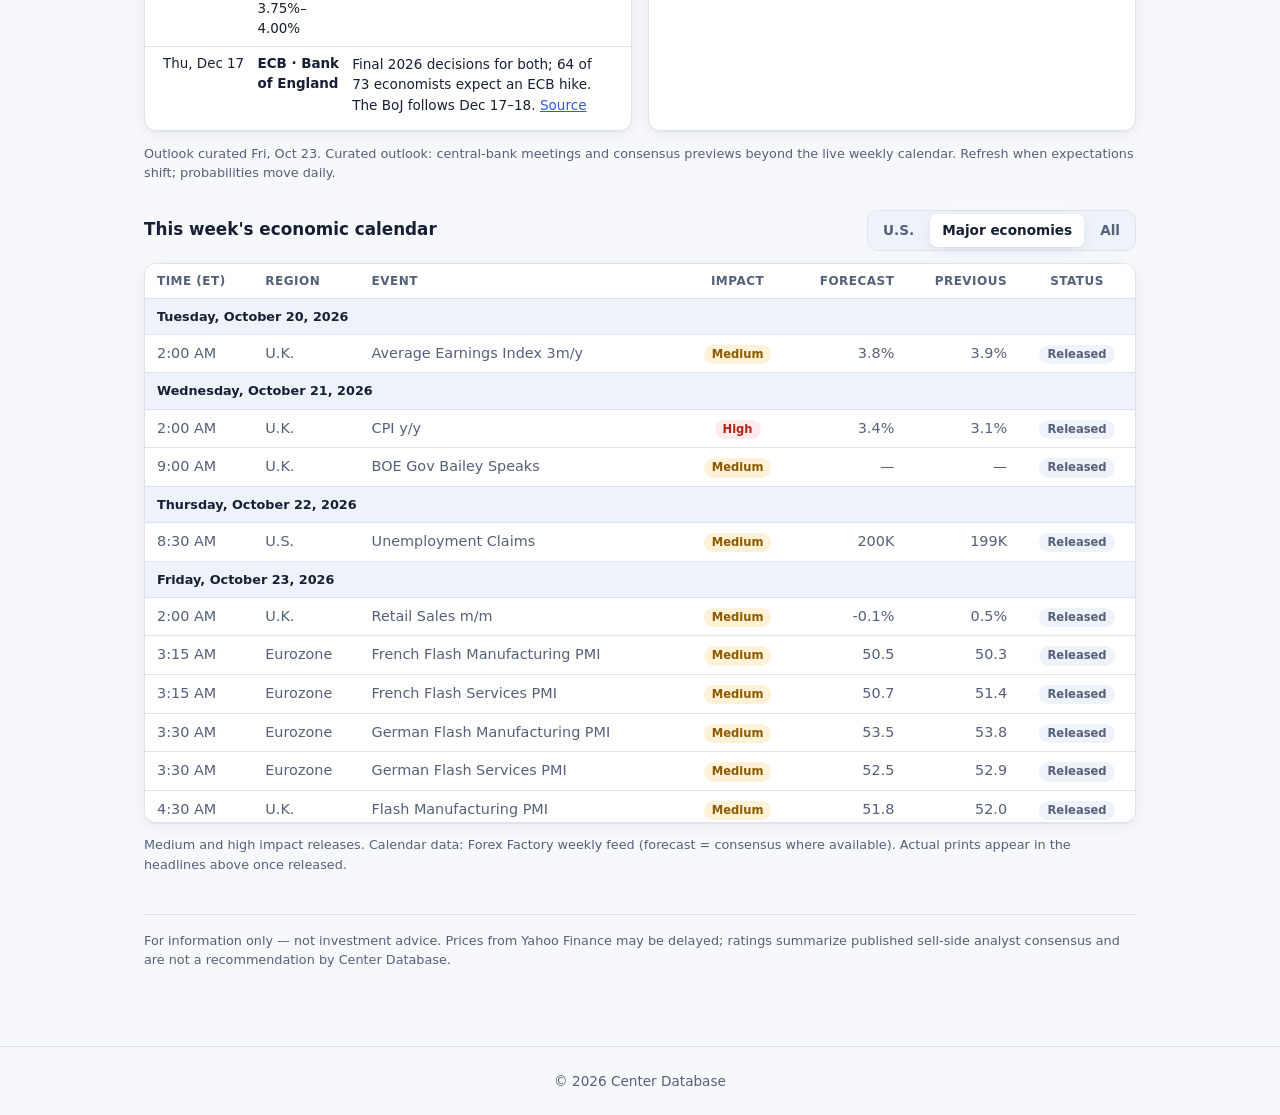
==== commit 6574dc72: "Add the 11 AM Morning Briefing page and snapshot mode Co-Authored-By: Claude Opus 5.5 <noreply@anthr" ====
--- a/report.html
+++ b/report.html
@@ -20,6 +20,7 @@
     <a class="brand" href="index.html">Center <span>Database</span></a>
     <nav class="nav">
       <a href="index.html">Dashboard</a>
+      <a href="morning.html">Morning Briefing</a>
       <a href="report.html" aria-current="page">Daily Report</a>
       <a href="#">Projects</a>
       <a href="#">Settings</a>
@@ -167,6 +168,7 @@
   <footer>© 2026 Center Database</footer>
 
   <script src="app.js"></script>
+  <script src="common.js"></script>
   <script src="report.js"></script>
 </body>
 </html>
--- a/styles.css
+++ b/styles.css
@@ -299,6 +299,24 @@
     display: none;
   }
 
+  .nav a[href="report.html"],
+  .nav a[href="morning.html"] {
+    display: inline;
+  }
+
+  .nav {
+    gap: 12px;
+  }
+
+  .nav a {
+    font-size: 0.85rem;
+    white-space: nowrap;
+  }
+
+  .theme-toggle .label {
+    display: none;
+  }
+
   main {
     padding: 24px 16px 48px;
   }
